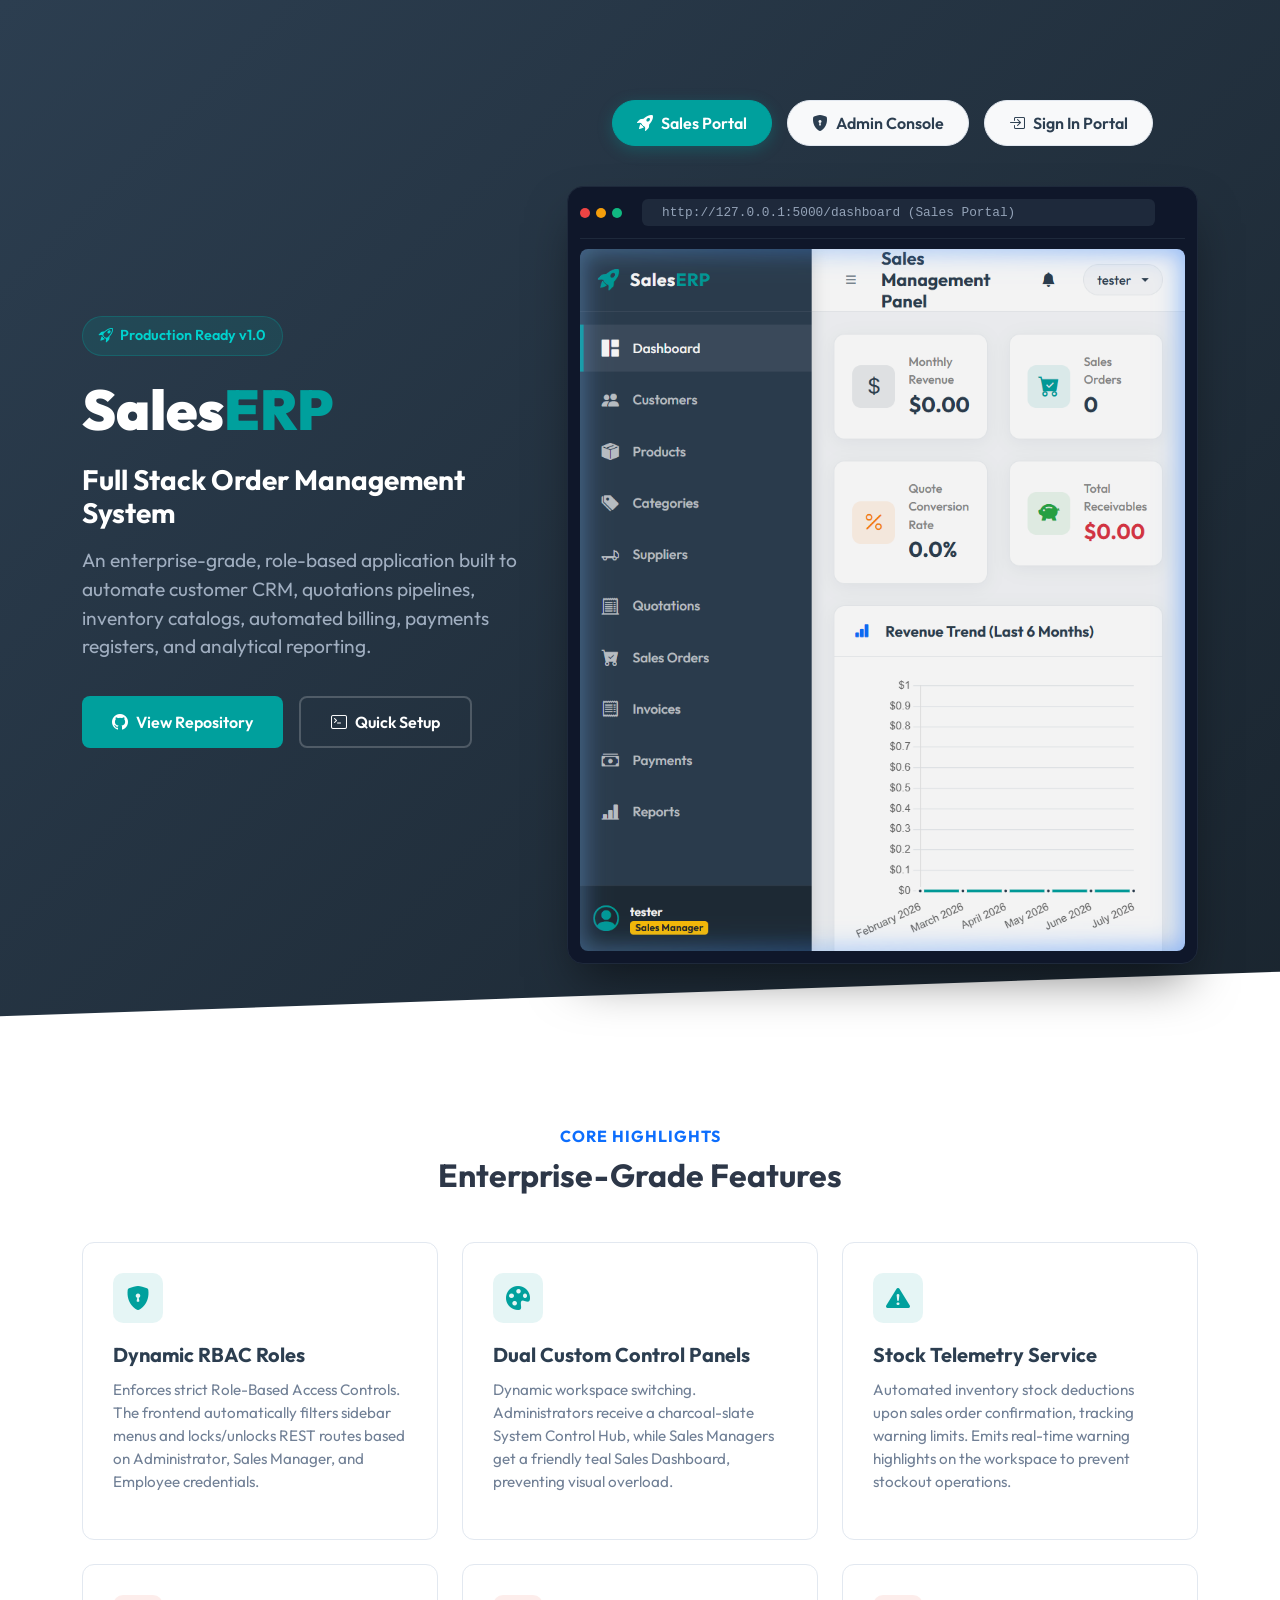
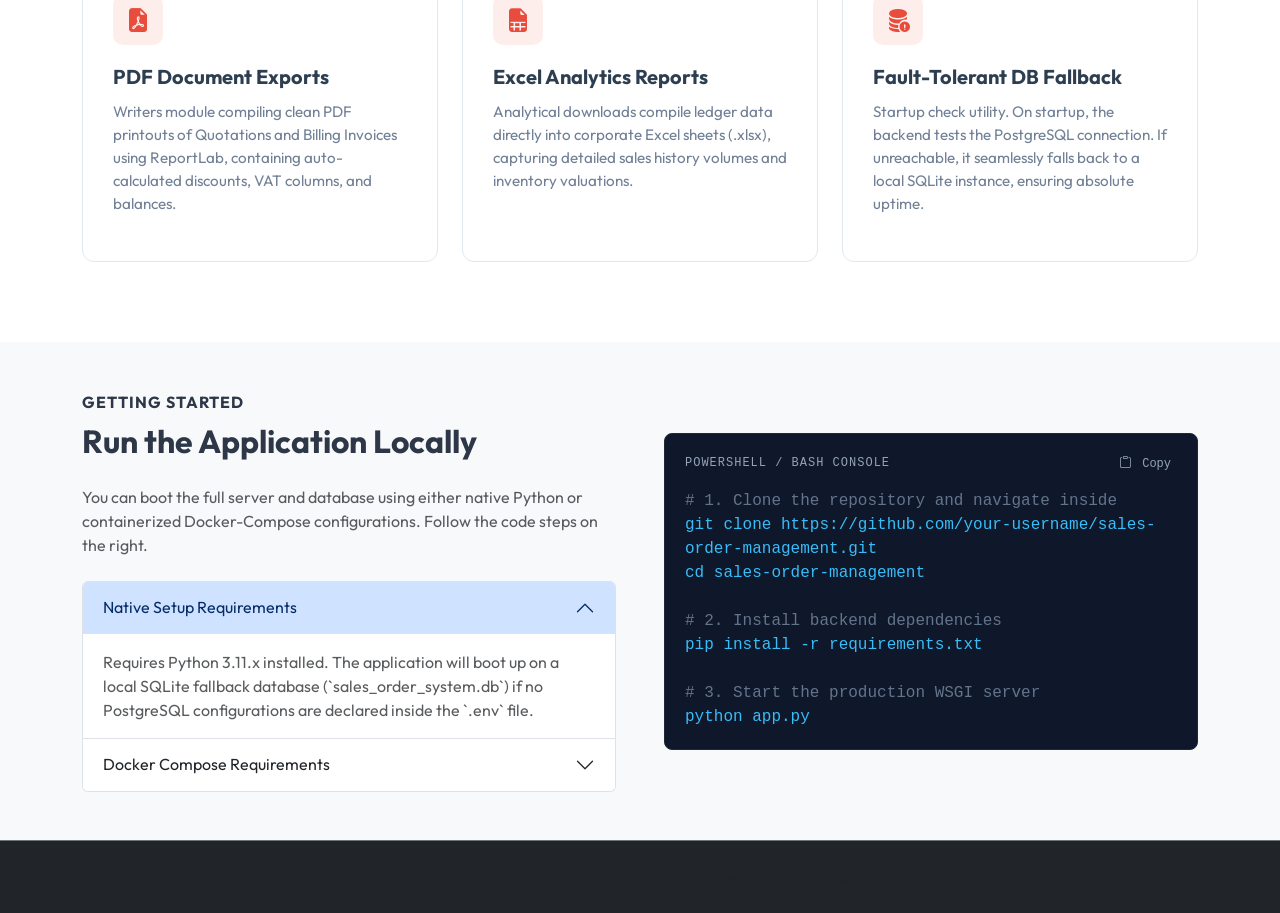
==== index.html @ 8d36a532 "Update project files" ====
<!DOCTYPE html>
<html lang="en">
<head>
    <meta charset="UTF-8">
    <meta name="viewport" content="width=device-width, initial-scale=1.0">
    <title>SalesERP - Full Stack Sales & Order Management System</title>
    <!-- Google Fonts -->
    <link rel="preconnect" href="https://fonts.googleapis.com">
    <link rel="preconnect" href="https://fonts.gstatic.com" crossorigin>
    <link href="https://fonts.googleapis.com/css2?family=Outfit:wght@300;400;500;600;700;800;900&display=swap" rel="stylesheet">
    <!-- Bootstrap 5 CSS -->
    <link href="https://cdn.jsdelivr.net/npm/bootstrap@5.3.3/dist/css/bootstrap.min.css" rel="stylesheet">
    <!-- Bootstrap Icons -->
    <link href="https://cdn.jsdelivr.net/npm/bootstrap-icons@1.11.3/font/bootstrap-icons.min.css" rel="stylesheet">
    <style>
        :root {
            --primary: #2C3E50;
            --accent: #00A09D;
            --accent-red: #E74C3C;
            --dark: #1A252F;
            --bg-light: #F8F9FA;
            --border-color: #E2E8F0;
        }
        body {
            font-family: 'Outfit', sans-serif;
            background-color: #FFFFFF;
            color: #2D3748;
            overflow-x: hidden;
        }
        /* Hero Section Gradient background */
        .hero-section {
            background: linear-gradient(135deg, #2C3E50 0%, #1A252F 100%);
            color: #FFFFFF;
            padding: 100px 0 80px 0;
            position: relative;
            overflow: hidden;
        }
        .hero-section::after {
            content: '';
            position: absolute;
            bottom: -50px;
            left: 0;
            width: 100%;
            height: 100px;
            background: #FFFFFF;
            transform: skewY(-2deg);
        }
        .brand-pill {
            background: rgba(0, 160, 157, 0.15);
            color: #00D2CE;
            padding: 8px 16px;
            border-radius: 50px;
            font-weight: 600;
            font-size: 0.9rem;
            display: inline-block;
            margin-bottom: 20px;
            border: 1px solid rgba(0, 160, 157, 0.3);
        }
        .hero-title {
            font-weight: 900;
            font-size: 3.5rem;
            line-height: 1.2;
            margin-bottom: 20px;
        }
        .hero-title span {
            color: var(--accent);
        }
        .hero-subtitle {
            font-size: 1.2rem;
            color: #A0AEC0;
            margin-bottom: 35px;
            max-width: 600px;
        }
        /* Buttons styling */
        .btn-custom-primary {
            background-color: var(--accent);
            color: #FFFFFF;
            font-weight: 600;
            padding: 14px 30px;
            border-radius: 8px;
            border: none;
            transition: all 0.2s;
            text-decoration: none;
            display: inline-block;
        }
        .btn-custom-primary:hover {
            background-color: #008f8c;
            color: #FFFFFF;
            transform: translateY(-2px);
        }
        .btn-custom-outline {
            background: transparent;
            color: #FFFFFF;
            border: 2px solid rgba(255, 255, 255, 0.2);
            font-weight: 600;
            padding: 12px 30px;
            border-radius: 8px;
            transition: all 0.2s;
            text-decoration: none;
            display: inline-block;
        }
        .btn-custom-outline:hover {
            border-color: #FFFFFF;
            background: rgba(255, 255, 255, 0.05);
            color: #FFFFFF;
            transform: translateY(-2px);
        }
        /* Interactive Mockup Frame styling */
        .mockup-container {
            background: #0F172A;
            border-radius: 16px;
            box-shadow: 0 25px 50px -12px rgba(0, 0, 0, 0.5);
            border: 1px solid #1E293B;
            padding: 12px;
            position: relative;
            z-index: 10;
        }
        .mockup-header {
            display: flex;
            align-items: center;
            padding-bottom: 12px;
            border-bottom: 1px solid #1E293B;
            margin-bottom: 10px;
        }
        .mockup-dots {
            display: flex;
            gap: 6px;
        }
        .mockup-dot {
            width: 10px;
            height: 10px;
            border-radius: 50%;
        }
        .mockup-dot-red { background-color: #EF4444; }
        .mockup-dot-yellow { background-color: #F59E0B; }
        .mockup-dot-green { background-color: #10B981; }
        .mockup-address {
            background: #1E293B;
            color: #94A3B8;
            font-size: 0.8rem;
            padding: 4px 20px;
            border-radius: 6px;
            margin-left: 20px;
            flex-grow: 0.8;
            font-family: monospace;
        }
        .mockup-screen {
            border-radius: 8px;
            overflow: hidden;
            background-color: #1E293B;
            min-height: 400px;
            position: relative;
        }
        .mockup-screen img {
            width: 100%;
            height: auto;
            display: block;
            transition: opacity 0.3s ease;
        }
        /* Tab switcher styles */
        .control-tabs {
            display: flex;
            justify-content: center;
            gap: 15px;
            margin-bottom: 40px;
        }
        .tab-btn {
            background: var(--bg-light);
            border: 1px solid var(--border-color);
            padding: 10px 24px;
            border-radius: 50px;
            font-weight: 600;
            color: var(--primary);
            cursor: pointer;
            transition: all 0.2s;
        }
        .tab-btn.active.sales-active {
            background: var(--accent);
            color: #FFFFFF;
            border-color: var(--accent);
            box-shadow: 0 4px 15px rgba(0, 160, 157, 0.3);
        }
        .tab-btn.active.admin-active {
            background: var(--accent-red);
            color: #FFFFFF;
            border-color: var(--accent-red);
            box-shadow: 0 4px 15px rgba(231, 76, 60, 0.3);
        }
        /* Feature section */
        .features-section {
            padding: 80px 0;
        }
        .feature-card {
            border: 1px solid var(--border-color);
            padding: 30px;
            border-radius: 12px;
            height: 100%;
            transition: all 0.3s;
            background: #FFFFFF;
        }
        .feature-card:hover {
            transform: translateY(-5px);
            box-shadow: 0 10px 30px rgba(0, 0, 0, 0.05);
            border-color: var(--accent);
        }
        .feature-icon {
            width: 50px;
            height: 50px;
            border-radius: 10px;
            display: flex;
            align-items: center;
            justify-content: center;
            font-size: 1.5rem;
            margin-bottom: 20px;
            background-color: rgba(0, 160, 157, 0.1);
            color: var(--accent);
        }
        .feature-icon-red {
            background-color: rgba(231, 76, 60, 0.1);
            color: var(--accent-red);
        }
        .feature-title {
            font-weight: 700;
            font-size: 1.25rem;
            margin-bottom: 12px;
            color: var(--primary);
        }
        .feature-text {
            color: #718096;
            font-size: 0.95rem;
            line-height: 1.5;
        }
        /* Code blocks */
        .terminal-block {
            background-color: #0F172A;
            color: #E2E8F0;
            border-radius: 8px;
            padding: 20px;
            position: relative;
            font-family: 'Courier New', Courier, monospace;
            border: 1px solid #1E293B;
        }
        .terminal-header {
            color: #94A3B8;
            font-size: 0.75rem;
            text-transform: uppercase;
            letter-spacing: 1px;
            margin-bottom: 15px;
            display: flex;
            justify-content: space-between;
        }
        .copy-btn {
            background: transparent;
            border: none;
            color: #94A3B8;
            cursor: pointer;
        }
        .copy-btn:hover {
            color: #FFFFFF;
        }
        .code-line {
            color: #38BDF8;
        }
        .code-comment {
            color: #64748B;
        }
    </style>
</head>
<body>

    <!-- Hero Section -->
    <header class="hero-section">
        <div class="container">
            <div class="row align-items-center g-5">
                <!-- Headline text -->
                <div class="col-12 col-lg-5">
                    <span class="brand-pill"><i class="bi bi-rocket-takeoff me-1"></i> Production Ready v1.0</span>
                    <h1 class="hero-title">Sales<span>ERP</span></h1>
                    <h3 class="fw-bold mb-3" style="font-size: 1.75rem;">Full Stack Order Management System</h3>
                    <p class="hero-subtitle">
                        An enterprise-grade, role-based application built to automate customer CRM, quotations pipelines, inventory catalogs, automated billing, payments registers, and analytical reporting.
                    </p>
                    <div class="d-flex flex-wrap gap-3">
                        <a href="https://github.com" class="btn-custom-primary"><i class="bi bi-github me-2"></i>View Repository</a>
                        <a href="#quickstart" class="btn-custom-outline"><i class="bi bi-terminal me-2"></i>Quick Setup</a>
                    </div>
                </div>
                
                <!-- Mockup Image Preview -->
                <div class="col-12 col-lg-7">
                    <!-- Interactive tabs -->
                    <div class="control-tabs">
                        <button type="button" class="tab-btn active sales-active" onclick="switchPortal('sales', this)">
                            <i class="bi bi-rocket-takeoff-fill me-2"></i>Sales Portal
                        </button>
                        <button type="button" class="tab-btn" onclick="switchPortal('admin', this)">
                            <i class="bi bi-shield-lock-fill me-2"></i>Admin Console
                        </button>
                        <button type="button" class="tab-btn" onclick="switchPortal('login', this)">
                            <i class="bi bi-box-arrow-in-right me-2"></i>Sign In Portal
                        </button>
                    </div>

                    <div class="mockup-container">
                        <div class="mockup-header">
                            <div class="mockup-dots">
                                <span class="mockup-dot mockup-dot-red"></span>
                                <span class="mockup-dot mockup-dot-yellow"></span>
                                <span class="mockup-dot mockup-dot-green"></span>
                            </div>
                            <div class="mockup-address" id="mockup-url">http://127.0.0.1:5000/dashboard (Sales Portal)</div>
                        </div>
                        <div class="mockup-screen">
                            <img src="screenshots/sales_portal.png" alt="Sales ERP Portal Dashboard" id="mockup-img">
                        </div>
                    </div>
                </div>
            </div>
        </div>
    </header>

    <!-- Features Section -->
    <section class="features-section">
        <div class="container">
            <div class="text-center mb-5">
                <span class="text-primary fw-bold text-uppercase" style="letter-spacing: 1px;">Core Highlights</span>
                <h2 class="fw-bold mt-2">Enterprise-Grade Features</h2>
            </div>
            
            <div class="row g-4">
                <div class="col-12 col-md-6 col-lg-4">
                    <div class="feature-card">
                        <div class="feature-icon"><i class="bi bi-shield-lock-fill"></i></div>
                        <h4 class="feature-title">Dynamic RBAC Roles</h4>
                        <p class="feature-text">
                            Enforces strict Role-Based Access Controls. The frontend automatically filters sidebar menus and locks/unlocks REST routes based on Administrator, Sales Manager, and Employee credentials.
                        </p>
                    </div>
                </div>
                <div class="col-12 col-md-6 col-lg-4">
                    <div class="feature-card">
                        <div class="feature-icon"><i class="bi bi-palette-fill"></i></div>
                        <h4 class="feature-title">Dual Custom Control Panels</h4>
                        <p class="feature-text">
                            Dynamic workspace switching. Administrators receive a charcoal-slate System Control Hub, while Sales Managers get a friendly teal Sales Dashboard, preventing visual overload.
                        </p>
                    </div>
                </div>
                <div class="col-12 col-md-6 col-lg-4">
                    <div class="feature-card">
                        <div class="feature-icon"><i class="bi bi-exclamation-triangle-fill"></i></div>
                        <h4 class="feature-title">Stock Telemetry Service</h4>
                        <p class="feature-text">
                            Automated inventory stock deductions upon sales order confirmation, tracking warning limits. Emits real-time warning highlights on the workspace to prevent stockout operations.
                        </p>
                    </div>
                </div>
                <div class="col-12 col-md-6 col-lg-4">
                    <div class="feature-card">
                        <div class="feature-icon feature-icon-red"><i class="bi bi-file-earmark-pdf-fill"></i></div>
                        <h4 class="feature-title">PDF Document Exports</h4>
                        <p class="feature-text">
                            Writers module compiling clean PDF printouts of Quotations and Billing Invoices using ReportLab, containing auto-calculated discounts, VAT columns, and balances.
                        </p>
                    </div>
                </div>
                <div class="col-12 col-md-6 col-lg-4">
                    <div class="feature-card">
                        <div class="feature-icon feature-icon-red"><i class="bi bi-file-earmark-spreadsheet-fill"></i></div>
                        <h4 class="feature-title">Excel Analytics Reports</h4>
                        <p class="feature-text">
                            Analytical downloads compile ledger data directly into corporate Excel sheets (.xlsx), capturing detailed sales history volumes and inventory valuations.
                        </p>
                    </div>
                </div>
                <div class="col-12 col-md-6 col-lg-4">
                    <div class="feature-card">
                        <div class="feature-icon feature-icon-red"><i class="bi bi-database-fill-exclamation"></i></div>
                        <h4 class="feature-title">Fault-Tolerant DB Fallback</h4>
                        <p class="feature-text">
                            Startup check utility. On startup, the backend tests the PostgreSQL connection. If unreachable, it seamlessly falls back to a local SQLite instance, ensuring absolute uptime.
                        </p>
                    </div>
                </div>
            </div>
        </div>
    </section>

    <!-- Quickstart Section -->
    <section class="bg-light py-5" id="quickstart">
        <div class="container">
            <div class="row align-items-center g-5">
                <div class="col-12 col-lg-6">
                    <span class="text-teal fw-bold text-uppercase" style="letter-spacing: 1px;">Getting Started</span>
                    <h2 class="fw-bold mt-2 mb-4">Run the Application Locally</h2>
                    <p class="text-muted mb-4">
                        You can boot the full server and database using either native Python or containerized Docker-Compose configurations. Follow the code steps on the right.
                    </p>
                    <div class="accordion" id="setupAccordion">
                        <div class="accordion-item">
                            <h2 class="accordion-header">
                                <button class="accordion-button" type="button" data-bs-toggle="collapse" data-bs-target="#collapseOne">
                                    Native Setup Requirements
                                </button>
                            </h2>
                            <div id="collapseOne" class="accordion-collapse collapse show" data-bs-parent="#setupAccordion">
                                <div class="accordion-body text-muted">
                                    Requires Python 3.11.x installed. The application will boot up on a local SQLite fallback database (`sales_order_system.db`) if no PostgreSQL configurations are declared inside the `.env` file.
                                </div>
                            </div>
                        </div>
                        <div class="accordion-item">
                            <h2 class="accordion-header">
                                <button class="accordion-button collapsed" type="button" data-bs-toggle="collapse" data-bs-target="#collapseTwo">
                                    Docker Compose Requirements
                                </button>
                            </h2>
                            <div id="collapseTwo" class="accordion-collapse collapse" data-bs-parent="#setupAccordion">
                                <div class="accordion-body text-muted">
                                    Requires Docker Desktop. Executing `docker-compose up` builds the Python Flask app container and boots up a local PostgreSQL 15 database instance inside a virtual network automatically.
                                </div>
                            </div>
                        </div>
                    </div>
                </div>
                
                <div class="col-12 col-lg-6">
                    <!-- Setup code box -->
                    <div class="terminal-block">
                        <div class="terminal-header">
                            <span>PowerShell / Bash Console</span>
                            <button class="copy-btn" onclick="copyTerminalCode()"><i class="bi bi-clipboard me-1"></i> Copy</button>
                        </div>
                        <div id="terminal-code">
                            <span class="code-comment"># 1. Clone the repository and navigate inside</span><br>
                            <span class="code-line">git clone https://github.com/your-username/sales-order-management.git</span><br>
                            <span class="code-line">cd sales-order-management</span><br><br>
                            
                            <span class="code-comment"># 2. Install backend dependencies</span><br>
                            <span class="code-line">pip install -r requirements.txt</span><br><br>
                            
                            <span class="code-comment"># 3. Start the production WSGI server</span><br>
                            <span class="code-line">python app.py</span>
                        </div>
                    </div>
                </div>
            </div>
        </div>
    </section>

    <!-- Footer -->
    <footer class="bg-dark text-light-50 text-center py-4 border-top border-secondary">
        <div class="container text-muted">
            <p class="mb-0">&copy; 22026 SalesERP Portfolio Project. Distributed under MIT License.</p>
        </div>
    </footer>

    <!-- Bootstrap 5 JS Bundle -->
    <script src="https://cdn.jsdelivr.net/npm/bootstrap@5.3.3/dist/js/bootstrap.bundle.min.js"></script>
    <script>
        // Switch mockups inside page hero
        function switchPortal(portalType, buttonEl) {
            const img = document.getElementById('mockup-img');
            const url = document.getElementById('mockup-url');
            
            // Reset active tabs classes
            const btns = document.querySelectorAll('.tab-btn');
            btns.forEach(b => {
                b.className = 'tab-btn';
            });
            
            if (portalType === 'sales') {
                buttonEl.className = 'tab-btn active sales-active';
                img.src = 'screenshots/sales_portal.png';
                url.textContent = 'http://127.0.0.1:5000/dashboard (Sales Portal)';
            } else if (portalType === 'admin') {
                buttonEl.className = 'tab-btn active admin-active';
                img.src = 'screenshots/admin_console.png';
                url.textContent = 'http://127.0.0.1:5000/dashboard (Admin Console)';
            } else {
                buttonEl.className = 'tab-btn active sales-active';
                img.src = 'screenshots/login_portal.png';
                url.textContent = 'http://127.0.0.1:5000/ (Login Portal)';
            }
        }

        // Copy Terminal Code to Clipboard
        function copyTerminalCode() {
            const codeText = `git clone https://github.com/your-username/sales-order-management.git
cd sales-order-management
pip install -r requirements.txt
python app.py`;
            navigator.clipboard.writeText(codeText).then(() => {
                alert("Terminal commands copied to clipboard!");
            });
        }
    </script>
</body>
</html>
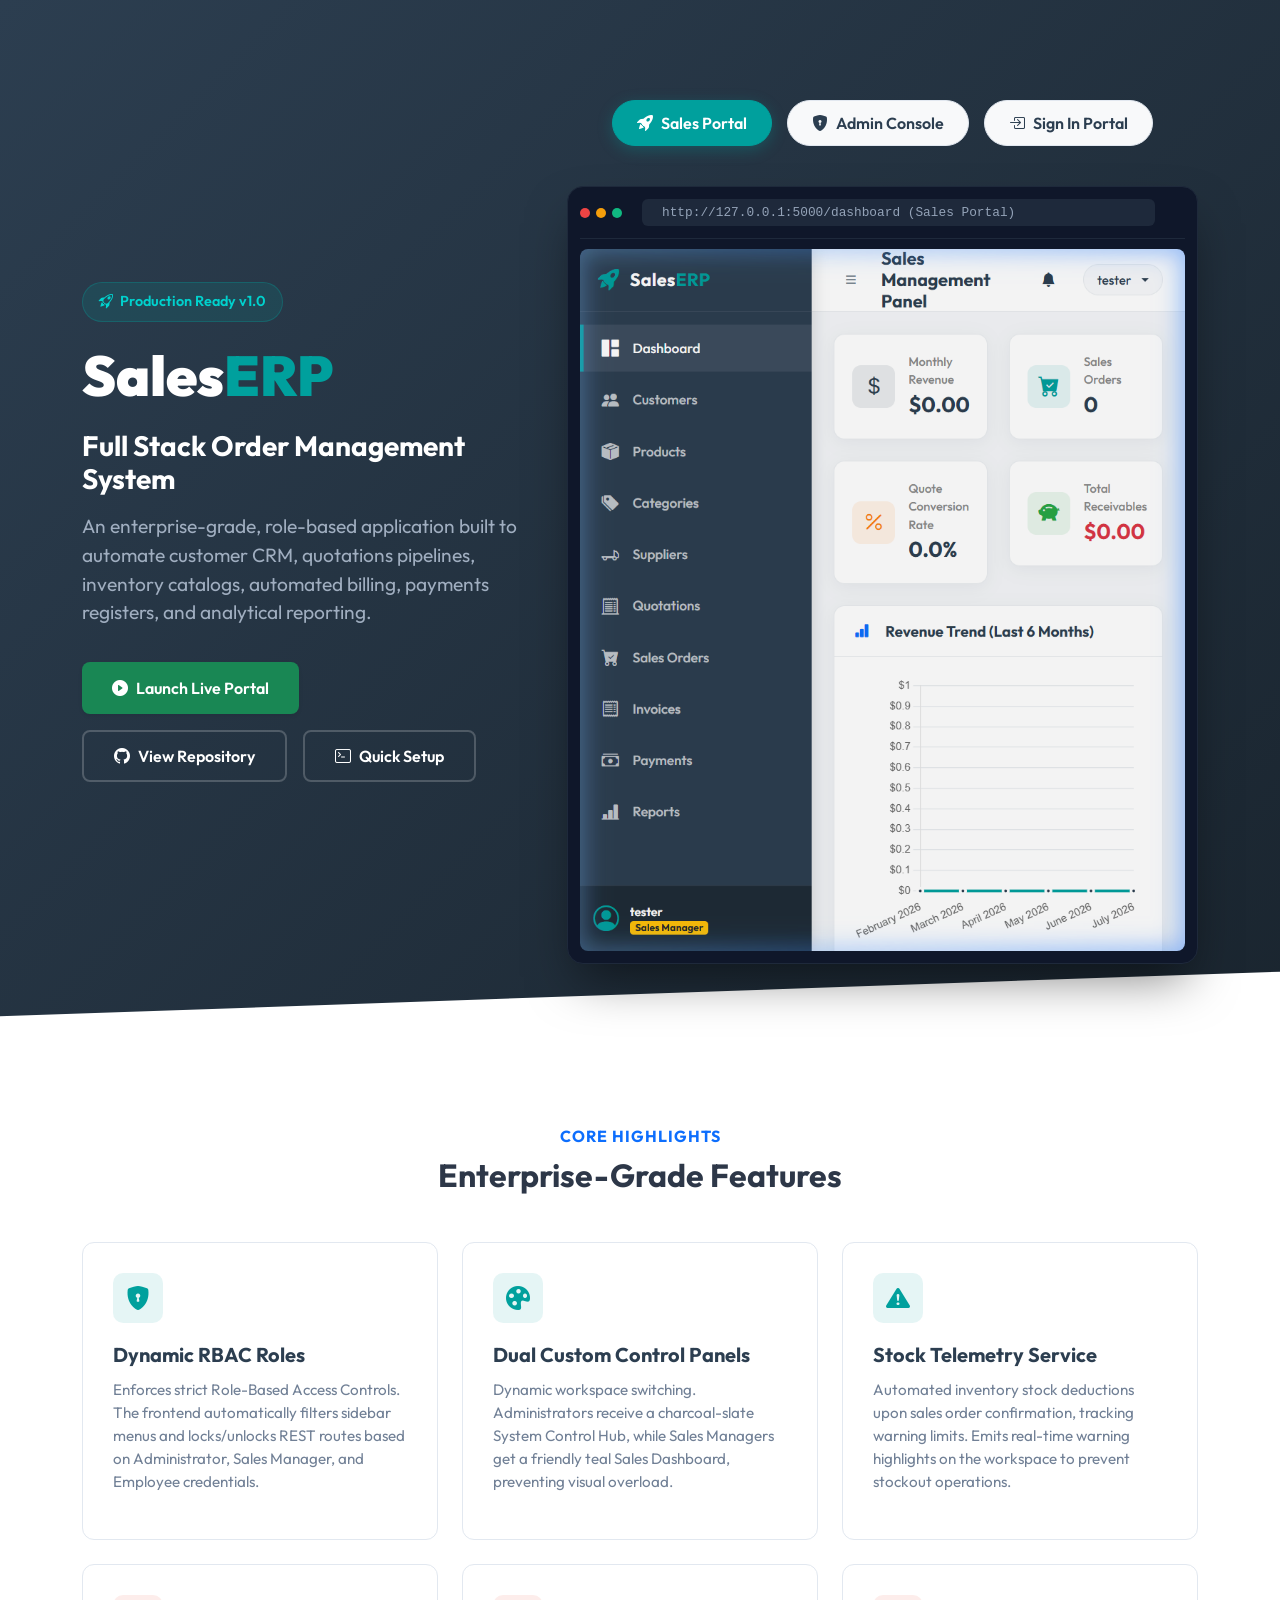
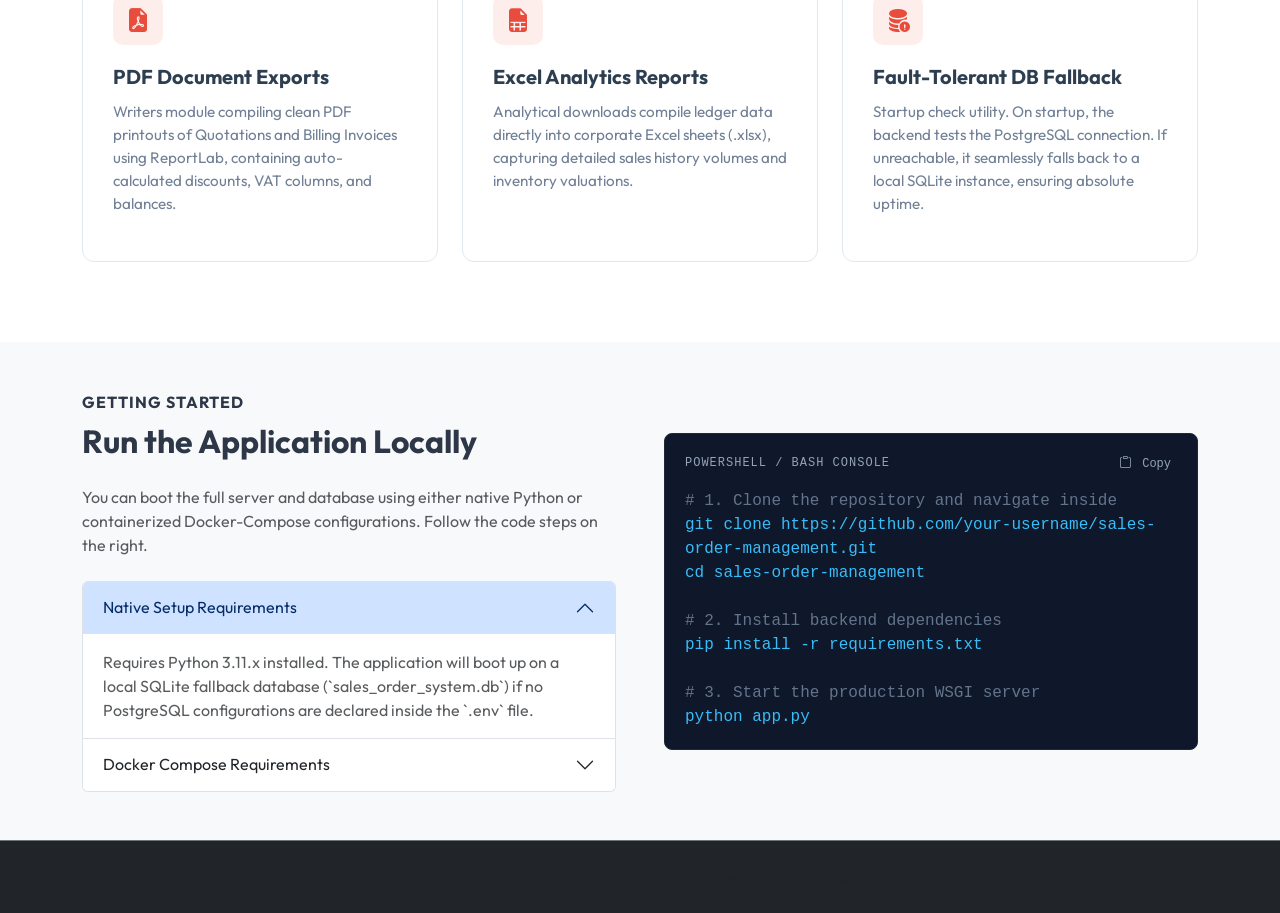
==== commit dc993d85: "Update index.html" ====
--- a/index.html
+++ b/index.html
@@ -281,7 +281,8 @@
                         An enterprise-grade, role-based application built to automate customer CRM, quotations pipelines, inventory catalogs, automated billing, payments registers, and analytical reporting.
                     </p>
                     <div class="d-flex flex-wrap gap-3">
-                        <a href="https://github.com" class="btn-custom-primary"><i class="bi bi-github me-2"></i>View Repository</a>
+                        <a href="http://127.0.0.1:5000" target="_blank" class="btn-custom-primary bg-success border-0 shadow-sm"><i class="bi bi-play-circle-fill me-2"></i>Launch Live Portal</a>
+                        <a href="https://github.com" class="btn-custom-outline"><i class="bi bi-github me-2"></i>View Repository</a>
                         <a href="#quickstart" class="btn-custom-outline"><i class="bi bi-terminal me-2"></i>Quick Setup</a>
                     </div>
                 </div>
